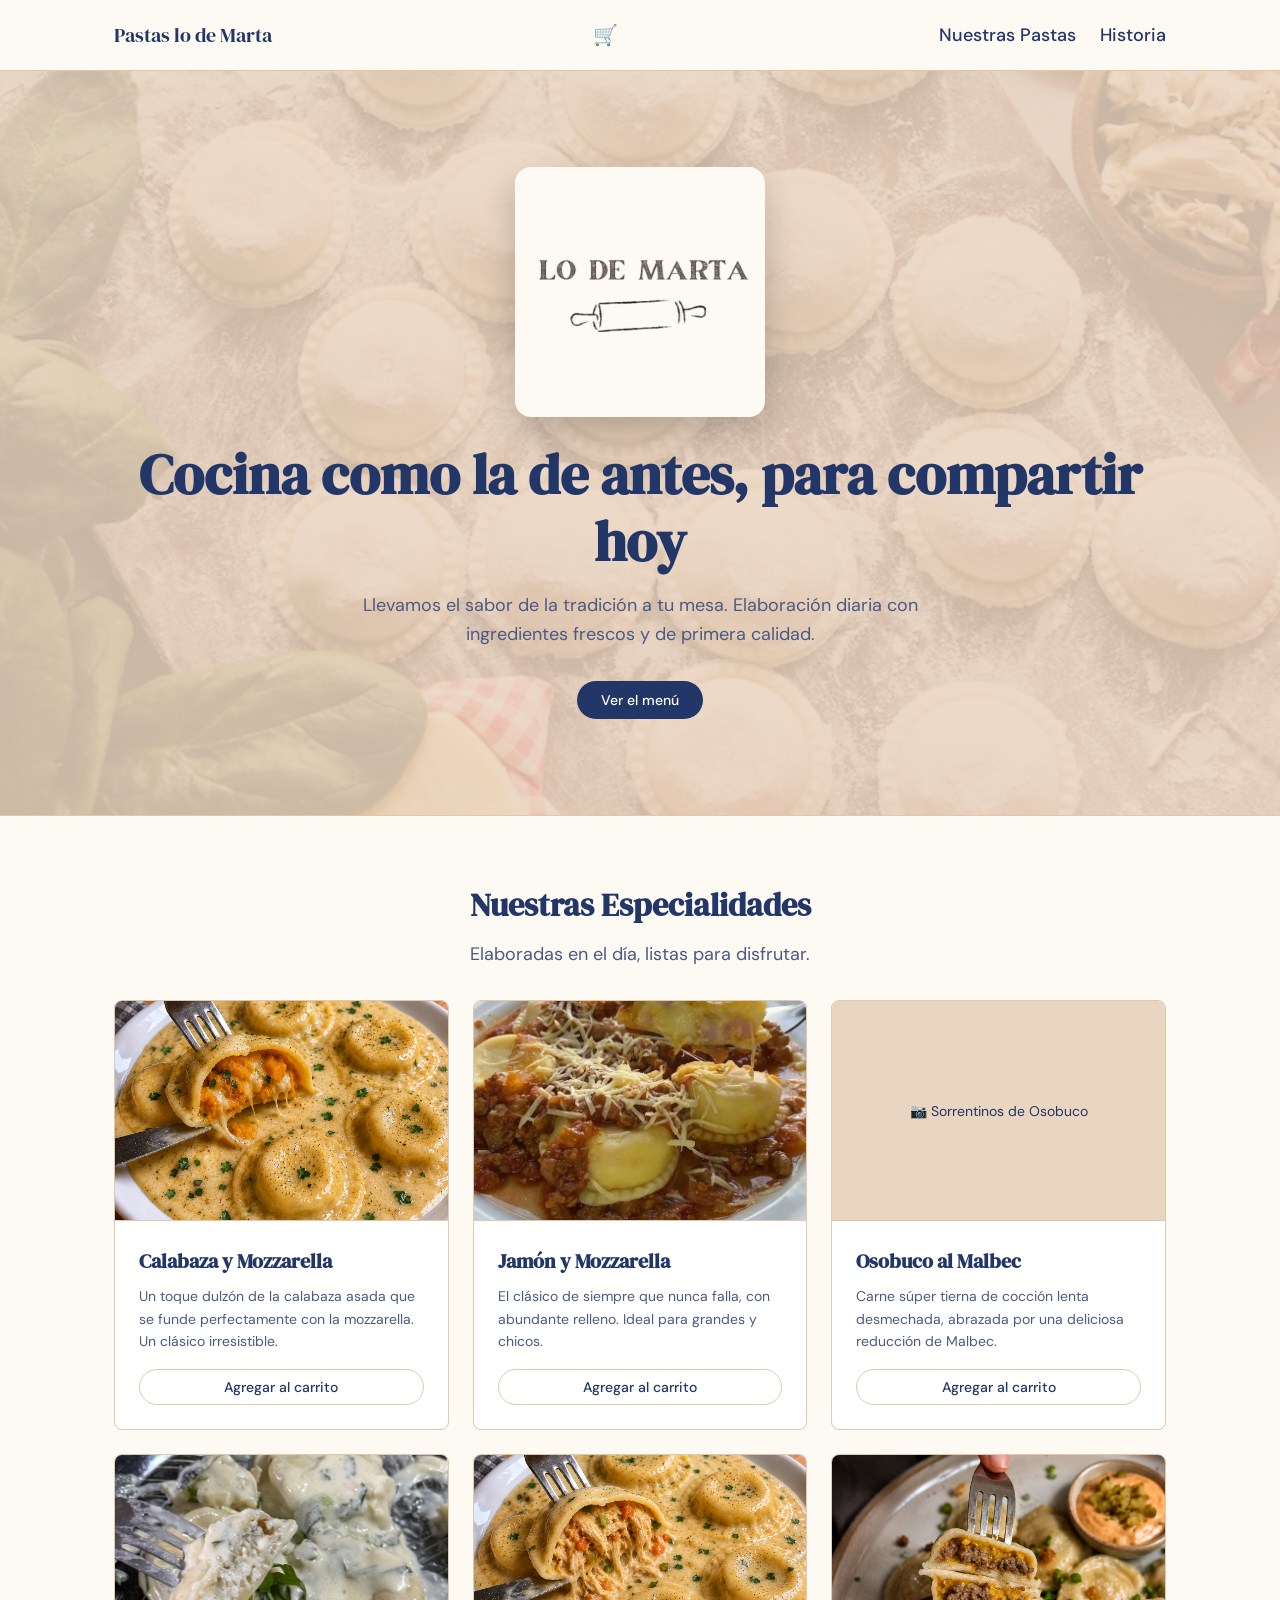
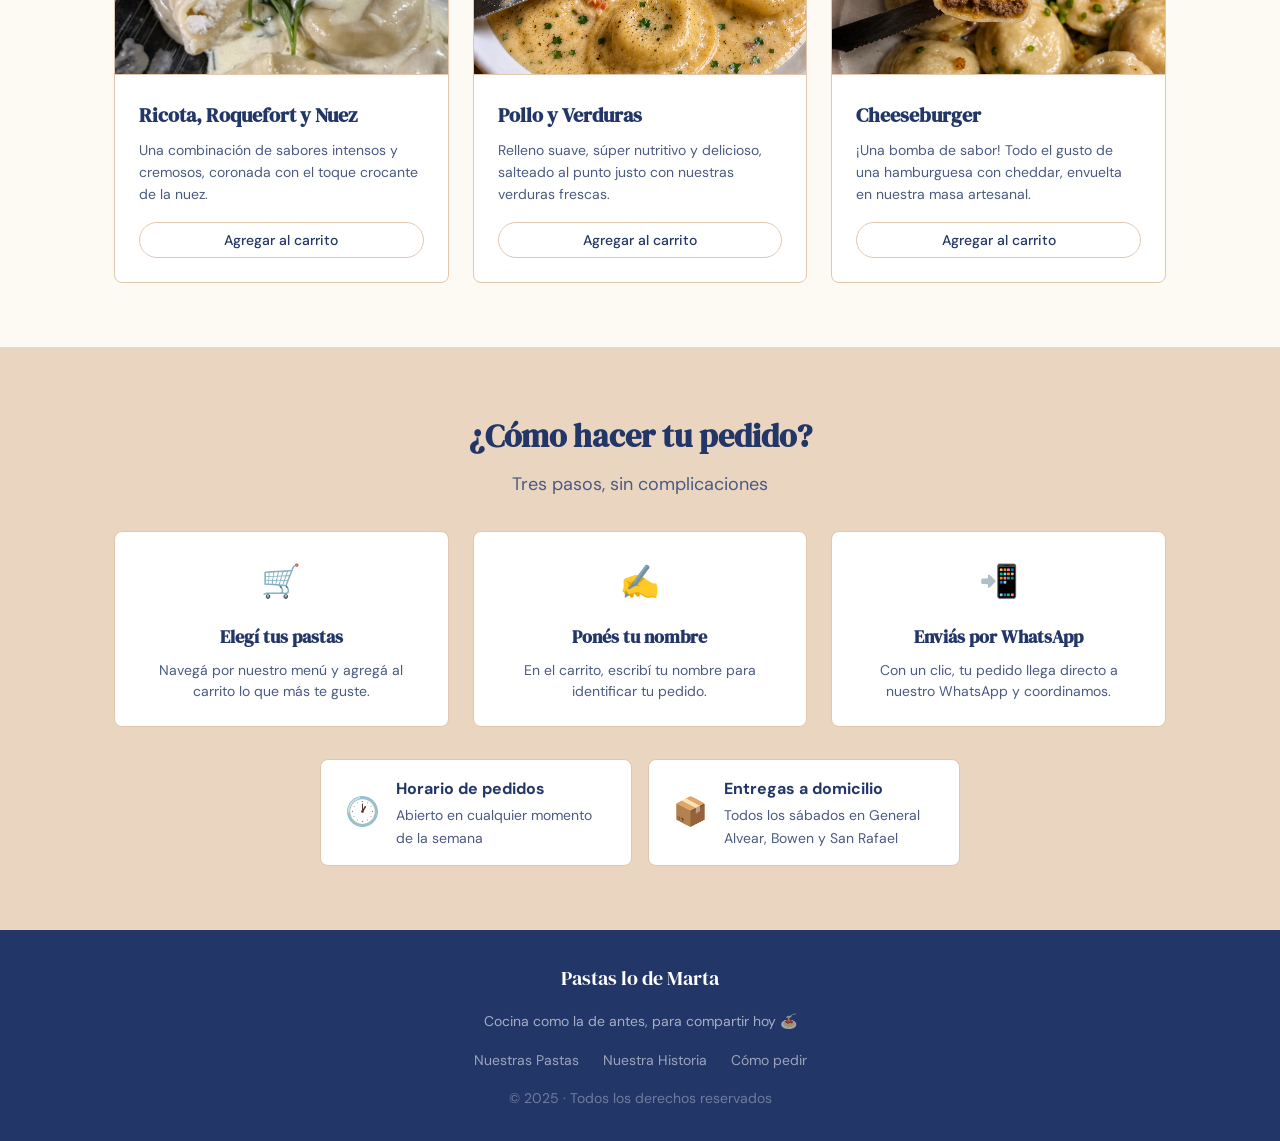
==== index.html @ 7d3e1c09 "Add files via upload" ====
<!DOCTYPE html>
<html lang="es">

<head>
  <meta charset="UTF-8" />
  <meta name="viewport" content="width=device-width, initial-scale=1.0" />
  <meta name="description"
    content="Pastas artesanales elaboradas en el día. Sorrentinos, ravioles y cintas al huevo. Pedí online y coordinamos la entrega." />
  <meta property="og:title" content="Pastas Lo de Marta" />
  <meta property="og:description" content="Sorrentinos, ravioles y cintas al huevo. Pedí por WhatsApp con un clic." />
  <meta property="og:type" content="website" />
  <link rel="icon"
    href="data:image/svg+xml,<svg xmlns='http://www.w3.org/2000/svg' viewBox='0 0 100 100'><text y='.9em' font-size='90'>🍝</text></svg>" />
  <title>Pastas Artesanales | Hechas en el día</title>

  <link rel="preconnect" href="https://fonts.googleapis.com" />
  <link rel="preconnect" href="https://fonts.gstatic.com" crossorigin />
  <link href="https://fonts.googleapis.com/css2?family=DM+Sans:wght@400;500;700&family=DM+Serif+Display&display=swap"
    rel="stylesheet" />

  <link rel="stylesheet" href="css/variables.css" />
  <link rel="stylesheet" href="css/base.css" />
  <link rel="stylesheet" href="css/components.css" />
  <link rel="stylesheet" href="css/layout.css" />
</head>

<body>
  <header class="header">
    <nav class="nav container">
      <a href="index.html" class="nav__logo">Pastas lo de Marta</a>

      <div style="display: flex; align-items: center; gap: 1rem;">
        <button class="nav__cart" id="btnAbrirCarrito" aria-label="Ver carrito">
          🛒 <span class="cart-badge" id="cartCount">0</span>
        </button>

        <button class="nav__toggle" aria-label="Abrir menú" id="navToggle">
          <span></span><span></span><span></span>
        </button>
      </div>

      <ul class="nav__links" id="navLinks">
        <li><a href="index.html#productos">Nuestras Pastas</a></li>
        <li><a href="historia.html">Historia</a></li>
      </ul>
    </nav>
  </header>

  <section class="hero">
    <div class="container">
      <img src="assets/images/logo.jpg" alt="Logo Pastas Lo de Marta" class="hero__logo" loading="lazy"
        onerror="this.style.display='none'">
      <h1 class="hero__title">Cocina como la de antes, para compartir hoy</h1>
      <p class="hero__subtitle">
        Llevamos el sabor de la tradición a tu mesa. Elaboración diaria con ingredientes frescos y de primera calidad.
      </p>
      <div class="hero__actions">
        <a href="#productos" class="btn btn--primary">Ver el menú</a>
      </div>
    </div>
  </section>

  <section class="section" id="productos">
    <div class="container">
      <h2 class="section__title" style="text-align: center;">Nuestras Especialidades</h2>
      <p class="section__subtitle" style="text-align: center;">Elaboradas en el día, listas para disfrutar.</p>

      <div class="grid grid--3">
        <!-- PRODUCTO 1 -->
        <article class="card">
          <img src="assets/images/CALABAZA.jpg" alt="Sorrentinos de Calabaza y mozzarella" class="card__image"
            loading="lazy"
            onerror="this.outerHTML='<div class=\'card__image-placeholder\'>📷 Sorrentinos de Calabaza</div>'">
          <div class="card__content">
            <h3 class="card__title">Calabaza y Mozzarella</h3>
            <p class="card__text" style="margin-bottom: 1rem;">Un toque dulzón de la calabaza asada que se funde
              perfectamente con la mozzarella. Un clásico irresistible.</p>
            <button class="btn btn--ghost btn--full btn-agregar" data-nombre="Sorrentinos Calabaza y Mozzarella">Agregar
              al carrito</button>
          </div>
        </article>

        <!-- PRODUCTO 2 -->
        <article class="card">
          <img src="assets/images/JAMON Y QUESO.jpg" alt="Sorrentinos de Jamón y queso" class="card__image"
            loading="lazy"
            onerror="this.outerHTML='<div class=\'card__image-placeholder\'>📷 Sorrentinos de Jamón</div>'">
          <div class="card__content">
            <h3 class="card__title">Jamón y Mozzarella</h3>
            <p class="card__text" style="margin-bottom: 1rem;">El clásico de siempre que nunca falla, con abundante
              relleno. Ideal para grandes y chicos.</p>
            <button class="btn btn--ghost btn--full btn-agregar" data-nombre="Sorrentinos Jamón y Mozzarella">Agregar al
              carrito</button>
          </div>
        </article>

        <!-- PRODUCTO 3 -->
        <article class="card">
          <img src="assets/images/OSOBUCO.jpg" alt="Sorrentinos de Osobuco" class="card__image" loading="lazy"
            onerror="this.outerHTML='<div class=\'card__image-placeholder\'>📷 Sorrentinos de Osobuco</div>'">
          <div class="card__content">
            <h3 class="card__title">Osobuco al Malbec</h3>
            <p class="card__text" style="margin-bottom: 1rem;">Carne súper tierna de cocción lenta desmechada, abrazada
              por una deliciosa reducción de Malbec.</p>
            <button class="btn btn--ghost btn--full btn-agregar" data-nombre="Sorrentinos Osobuco al Malbec">Agregar al
              carrito</button>
          </div>
        </article>

        <!-- PRODUCTO 4 -->
        <article class="card">
          <img src="assets/images/RICOTA, ROQUEFORT Y NUEZ.jpg" alt="Sorrentinos de Ricota y Roquefort"
            class="card__image" loading="lazy"
            onerror="this.outerHTML='<div class=\'card__image-placeholder\'>📷 Sorrentinos Ricota y Roquefort</div>'">
          <div class="card__content">
            <h3 class="card__title">Ricota, Roquefort y Nuez</h3>
            <p class="card__text" style="margin-bottom: 1rem;">Una combinación de sabores intensos y cremosos, coronada
              con el toque crocante de la nuez.</p>
            <button class="btn btn--ghost btn--full btn-agregar"
              data-nombre="Sorrentinos Ricota, Roquefort y Nuez">Agregar al carrito</button>
          </div>
        </article>

        <!-- PRODUCTO 5 -->
        <article class="card">
          <img src="assets/images/POLLO Y VERDURAS.jpg" alt="Sorrentinos de Pollo y Verduras" class="card__image"
            loading="lazy"
            onerror="this.outerHTML='<div class=\'card__image-placeholder\'>📷 Sorrentinos Pollo y Verduras</div>'">
          <div class="card__content">
            <h3 class="card__title">Pollo y Verduras</h3>
            <p class="card__text" style="margin-bottom: 1rem;">Relleno suave, súper nutritivo y delicioso, salteado al
              punto justo con nuestras verduras frescas.</p>
            <button class="btn btn--ghost btn--full btn-agregar" data-nombre="Sorrentinos Pollo y Verduras">Agregar al
              carrito</button>
          </div>
        </article>

        <!-- PRODUCTO 6 -->
        <article class="card">
          <img src="assets/images/CHEESEBURGER.jpg" alt="Sorrentinos Cheeseburger" class="card__image" loading="lazy"
            onerror="this.outerHTML='<div class=\'card__image-placeholder\'>📷 Sorrentinos Cheeseburger</div>'">
          <div class="card__content">
            <h3 class="card__title">Cheeseburger</h3>
            <p class="card__text" style="margin-bottom: 1rem;">¡Una bomba de sabor! Todo el gusto de una hamburguesa con
              cheddar, envuelta en nuestra masa artesanal.</p>
            <button class="btn btn--ghost btn--full btn-agregar" data-nombre="Sorrentinos Cheeseburger">Agregar al
              carrito</button>
          </div>
        </article>
      </div>
    </div>
  </section>

  <div class="modal" id="cartModal">
    <div class="modal__content">
      <div class="modal__header">
        <h3 style="font-family: var(--font-display); font-size: var(--text-2xl);">Tu Pedido</h3>
        <button class="modal__close" id="btnCerrarCarrito">✖</button>
      </div>

      <div class="modal__body" id="cartItems">
        <p style="text-align: center; color: var(--color-muted);">El carrito está vacío</p>
      </div>

      <div class="modal__footer">
        <div class="form__group" style="margin-bottom: var(--space-4);">
          <label for="clienteNombre">Tu nombre <span style="color: var(--color-accent);">*</span></label>
          <input type="text" id="clienteNombre" placeholder="Ej: María García" autocomplete="name" />
        </div>
        <button class="btn btn--primary btn--full" id="btnEnviarWhatsApp">
          📲 Enviar pedido por WhatsApp
        </button>
      </div>
    </div>
  </div>

  <section class="section section--alt" id="contacto">
    <div class="container">
      <h2 class="section__title" style="text-align: center;">¿Cómo hacer tu pedido?</h2>
      <p class="section__subtitle" style="text-align: center;">Tres pasos, sin complicaciones</p>

      <div class="how-steps">
        <div class="how-step">
          <span class="how-step__icon">🛒</span>
          <h3 class="how-step__title">Elegí tus pastas</h3>
          <p class="how-step__text">Navegá por nuestro menú y agregá al carrito lo que más te guste.</p>
        </div>
        <div class="how-step">
          <span class="how-step__icon">✍️</span>
          <h3 class="how-step__title">Ponés tu nombre</h3>
          <p class="how-step__text">En el carrito, escribí tu nombre para identificar tu pedido.</p>
        </div>
        <div class="how-step">
          <span class="how-step__icon">📲</span>
          <h3 class="how-step__title">Enviás por WhatsApp</h3>
          <p class="how-step__text">Con un clic, tu pedido llega directo a nuestro WhatsApp y coordinamos.</p>
        </div>
      </div>

      <div class="info-cards">
        <div class="info-card">
          <span class="info-card__icon">🕐</span>
          <div>
            <strong>Horario de pedidos</strong>
            <p>Abierto en cualquier momento de la semana</p>
          </div>
        </div>
        <div class="info-card">
          <span class="info-card__icon">📦</span>
          <div>
            <strong>Entregas a domicilio</strong>
            <p>Todos los sábados en General Alvear, Bowen y San Rafael</p>
          </div>
        </div>
      </div>
    </div>
  </section>

  <footer class="footer">
    <div class="container footer__inner">
      <a href="index.html" class="footer__logo">Pastas lo de Marta</a>
      <p class="footer__tagline">Cocina como la de antes, para compartir hoy 🍝</p>
      <nav class="footer__links">
        <a href="index.html#productos">Nuestras Pastas</a>
        <a href="historia.html">Nuestra Historia</a>
        <a href="index.html#contacto">Cómo pedir</a>
      </nav>
      <p class="footer__copy">© 2025 &middot; Todos los derechos reservados</p>
    </div>
  </footer>

  <script src="js/main.js"></script>
</body>

</html>
---- css/variables.css ----
:root {
  /* === COLORES (Pastas lo de Marta) === */
  --color-bg: #FDF9F3;
  /* Fondo principal (Un blanco/cremita muy suave) */
  --color-surface: #EAD5C1;
  /* Mantequilla (Para destacar secciones y fondos) */
  --color-border: #E0C7AE;
  /* Bordes suaves basados en el mantequilla */
  --color-text: #223668;
  /* Azul Medianoche (Texto principal y títulos) */
  --color-muted: #4B5A82;
  /* Azul más claro (Texto secundario) */
  --color-inverse: #FFFFFF;
  /* Texto sobre fondo oscuro / Fondo de tarjetas */
  --color-accent: #223668;
  /* Azul Medianoche (Botones principales) */
  --color-accent-light: #2A4280;
  /* Versión hover del botón azul */

  /* === TIPOGRAFÍA === */
  --font-display: 'DM Serif Display', serif;
  /* Para títulos elegantes */
  --font-body: 'DM Sans', sans-serif;
  /* Para texto normal */

  --text-sm: 0.875rem;
  /* 14px */
  --text-base: 1rem;
  /* 16px */
  --text-lg: 1.125rem;
  /* 18px */
  --text-xl: 1.25rem;
  /* 20px */
  --text-2xl: 1.5rem;
  /* 24px */
  --text-3xl: 2rem;
  /* 32px */

  /* === ESPACIADO === */
  --space-2: 0.5rem;
  /* 8px  */
  --space-3: 0.75rem;
  /* 12px */
  --space-4: 1rem;
  /* 16px */
  --space-6: 1.5rem;
  /* 24px */
  --space-8: 2rem;
  /* 32px */
  --space-12: 3rem;
  /* 48px */
  --space-16: 4rem;
  /* 64px */

  /* === BORDES Y SOMBRAS === */
  --radius-md: 8px;
  --radius-full: 9999px;
  --transition: 0.3s ease;
}
---- css/base.css ----
/* Reset moderno para limpiar estilos por defecto */
*,
*::before,
*::after {
  box-sizing: border-box;
  margin: 0;
  padding: 0;
}

html {
  scroll-behavior: smooth;
  /* Para que al hacer clic en el menú baje suavemente */
}

body {
  font-family: var(--font-body);
  color: var(--color-text);
  background-color: var(--color-bg);
  line-height: 1.6;
  -webkit-font-smoothing: antialiased;
  overflow-x: hidden;
  /* Evita que la página se mueva hacia los costados en celulares */
}

/* Las imágenes siempre se van a adaptar al ancho de la pantalla */
img {
  max-width: 100%;
  height: auto;
  display: block;
}

a {
  color: inherit;
  text-decoration: none;
}

ul {
  list-style: none;
  /* Saca los puntitos feos de las listas */
}

button {
  cursor: pointer;
  border: none;
  background: none;
  font-family: inherit;
}

/* Una clase utilitaria para centrar el contenido de la página */
.container {
  width: 100%;
  max-width: 1100px;
  margin: 0 auto;
  padding: 0 var(--space-6);
}

/* === SECCIONES Y GRID === */
.section {
  padding: var(--space-16) 0;
}

.section__title {
  font-family: var(--font-display);
  font-size: var(--text-3xl);
  margin-bottom: var(--space-2);
}

.section__subtitle {
  color: var(--color-muted);
  font-size: var(--text-lg);
  margin-bottom: var(--space-8);
}

/* El contenedor que agrupa las tarjetas */
.grid {
  display: grid;
  gap: var(--space-6);
}

/* Por defecto (celulares) es 1 sola columna */
.grid--3 {
  grid-template-columns: 1fr;
}

/* En pantallas más grandes (PC o tablets horizontales) pasa a 3 columnas */
@media (min-width: 768px) {
  .grid--3 {
    grid-template-columns: repeat(3, 1fr);
  }
}

/* Fondo alternativo para destacar secciones */
.section--alt {
  background-color: var(--color-surface);
}

/* Comodín para la foto nostálgica */
.image-placeholder--nostalgic {
  height: 350px;
  background-color: #D7D3C8;
  /* Un tono apenas más oscurito, tipo papel viejo */
  border-radius: var(--radius-md);
  display: flex;
  align-items: center;
  justify-content: center;
  color: var(--color-muted);
  font-style: italic;
  font-size: var(--text-sm);
}

@media (min-width: 768px) {
  .image-placeholder--nostalgic {
    height: 450px;
    /* En la compu la foto es más grande */
  }
}
---- css/components.css ----
/* === BOTONES === */
.btn {
  display: inline-flex;
  align-items: center;
  justify-content: center;
  padding: var(--space-2) var(--space-6);
  border-radius: var(--radius-full);
  font-size: var(--text-sm);
  font-weight: 500;
  transition: all var(--transition);
}

.btn--primary {
  background: var(--color-accent);
  color: var(--color-inverse);
}

.btn--primary:hover {
  background: var(--color-accent-light);
  transform: translateY(-2px);
  /* Pequeño saltito al pasar el mouse */
}

/* Botón fantasma / outline — para acciones secundarias como "Agregar al carrito" */
.btn--ghost {
  background: transparent;
  color: var(--color-text);
  border: 1.5px solid var(--color-border);
}

.btn--ghost:hover {
  border-color: var(--color-accent);
  color: var(--color-accent);
}

/* === TARJETAS (CARDS) === */
.card {
  background: var(--color-inverse);
  border: 1px solid var(--color-border);
  border-radius: var(--radius-md);
  overflow: hidden;
  /* Corta lo que sobresalga para mantener los bordes curvos */
  transition: all var(--transition);
}

/* Pequeño efecto al pasar el dedo/mouse */
.card:hover {
  transform: translateY(-4px);
  box-shadow: 0 12px 24px rgba(0, 0, 0, 0.06);
}

/* El rectángulo gris (por si falta la foto) */
.card__image-placeholder {
  height: 220px;
  background-color: var(--color-surface);
  display: flex;
  align-items: center;
  justify-content: center;
  color: var(--color-text);
  font-size: var(--text-sm);
  border-bottom: 1px solid var(--color-border);
}

/* La foto real del producto */
.card__image {
  width: 100%;
  height: 220px;
  object-fit: cover;
  border-bottom: 1px solid var(--color-border);
  display: block;
}

.card__content {
  padding: var(--space-6);
}

.card__title {
  font-family: var(--font-display);
  font-size: var(--text-xl);
  margin-bottom: var(--space-2);
}

.card__text {
  color: var(--color-muted);
  font-size: var(--text-sm);
}

/* === FORMULARIO === */
.form {
  display: flex;
  flex-direction: column;
  gap: var(--space-4);
}

.form__group {
  display: flex;
  flex-direction: column;
  gap: var(--space-2);
}

.form__group label {
  font-size: var(--text-sm);
  font-weight: 500;
  color: var(--color-text);
}

.form__group input,
.form__group textarea {
  width: 100%;
  padding: var(--space-3) var(--space-4);
  border: 1.5px solid var(--color-border);
  border-radius: var(--radius-md);
  /* Bordes redondeados como las tarjetas */
  font-family: var(--font-body);
  font-size: var(--text-base);
  color: var(--color-text);
  background: var(--color-inverse);
  transition: border-color var(--transition);
  outline: none;
}

/* Efecto cuando hacés clic para escribir */
.form__group input:focus,
.form__group textarea:focus {
  border-color: var(--color-accent);
}

.form__group textarea {
  resize: vertical;
  /* Solo deja agrandar el cuadro hacia abajo */
  min-height: 120px;
}

.btn--full {
  width: 100%;
}

/* === ÍCONO DEL CARRITO === */
.nav__cart {
  font-size: var(--text-xl);
  position: relative;
  display: flex;
  align-items: center;
}

.cart-badge {
  position: absolute;
  top: -8px;
  right: -10px;
  background: var(--color-accent);
  color: var(--color-inverse);
  font-size: 0.7rem;
  font-weight: bold;
  width: 20px;
  height: 20px;
  display: flex;
  align-items: center;
  justify-content: center;
  border-radius: var(--radius-full);
}

/* === MODAL (Ventana Emergente) === */
.modal {
  position: fixed;
  top: 0;
  left: 0;
  width: 100%;
  height: 100%;
  background: rgba(0, 0, 0, 0.5);
  /* Fondo oscuro semitransparente */
  backdrop-filter: blur(4px);
  z-index: 999;
  display: flex;
  align-items: center;
  justify-content: center;

  /* Oculto por defecto */
  opacity: 0;
  visibility: hidden;
  transition: all var(--transition);
}

.modal.is-open {
  opacity: 1;
  visibility: visible;
}

.modal__content {
  background: var(--color-bg);
  width: 90%;
  max-width: 500px;
  border-radius: var(--radius-md);
  padding: var(--space-6);
  max-height: 90vh;
  display: flex;
  flex-direction: column;

  /* Animación de entrada desde abajo */
  transform: translateY(50px);
  transition: all var(--transition);
}

.modal.is-open .modal__content {
  transform: translateY(0);
}

.modal__header {
  display: flex;
  justify-content: space-between;
  align-items: center;
  margin-bottom: var(--space-4);
  padding-bottom: var(--space-4);
  border-bottom: 1px solid var(--color-border);
}

.modal__close {
  font-size: 1.5rem;
  color: var(--color-muted);
}

.modal__body {
  overflow-y: auto;
  /* Para que haga scroll si hay muchos productos */
  margin-bottom: var(--space-4);
  flex-grow: 1;
}

/* Diseño de cada fila de producto en el carrito */
.cart-item {
  display: flex;
  justify-content: space-between;
  align-items: center;
  padding: var(--space-2) 0;
  border-bottom: 1px solid #f0f0f0;
}

.cart-item__controls {
  display: flex;
  align-items: center;
  gap: 10px;
}

.cart-item__btn {
  background: var(--color-surface);
  width: 25px;
  height: 25px;
  border-radius: 4px;
  font-weight: bold;
}

/* === HOW-STEPS (Sección ¿Cómo pedimos?) === */
.how-steps {
  display: grid;
  grid-template-columns: 1fr;
  gap: var(--space-6);
  margin-bottom: var(--space-8);
}

@media (min-width: 768px) {
  .how-steps {
    grid-template-columns: repeat(3, 1fr);
  }
}

.how-step {
  text-align: center;
  padding: var(--space-6);
  background: var(--color-inverse);
  border-radius: var(--radius-md);
  border: 1px solid var(--color-border);
}

.how-step__icon {
  font-size: 2rem;
  display: block;
  margin-bottom: var(--space-4);
}

.how-step__title {
  font-family: var(--font-display);
  font-size: var(--text-lg);
  margin-bottom: var(--space-2);
}

.how-step__text {
  color: var(--color-muted);
  font-size: var(--text-sm);
  line-height: 1.5;
}

/* === INFO-CARDS (Horario / Zona de entrega) === */
.info-cards {
  display: flex;
  flex-direction: column;
  gap: var(--space-4);
  max-width: 640px;
  margin: 0 auto;
}

@media (min-width: 768px) {
  .info-cards {
    flex-direction: row;
  }
}

.info-card {
  display: flex;
  align-items: center;
  gap: var(--space-4);
  padding: var(--space-4) var(--space-6);
  background: var(--color-inverse);
  border-radius: var(--radius-md);
  border: 1px solid var(--color-border);
  flex: 1;
}

.info-card__icon {
  font-size: 1.75rem;
  flex-shrink: 0;
}

.info-card p {
  color: var(--color-muted);
  font-size: var(--text-sm);
  margin-top: 0.2rem;
}
---- css/layout.css ----
/* === HEADER / NAVEGACIÓN === */
.header {
  position: sticky;
  top: 0;
  z-index: 100;
  background: rgba(253, 249, 243, 0.95);
  /* El color de fondo crema (FDF9F3) un poco transparente */
  backdrop-filter: blur(8px);
  /* Efecto vidrio esmerilado */
  border-bottom: 1px solid var(--color-border);
}

.nav {
  display: flex;
  align-items: center;
  justify-content: space-between;
  height: 70px;
}

.nav__logo {
  font-family: var(--font-display);
  font-size: var(--text-xl);
  color: var(--color-accent);
}

/* Menú en celulares */
.nav__links {
  display: flex;
  /* Ya no usamos 'none' */
  flex-direction: column;
  gap: var(--space-6);
  position: fixed;
  top: 70px;
  left: 0;
  right: 0;
  background: var(--color-bg);
  padding: var(--space-8);
  border-bottom: 1px solid var(--color-border);
  text-align: center;
  z-index: 90;

  /* Magia de la animación: invisible y un poco más arriba */
  opacity: 0;
  visibility: hidden;
  transform: translateY(-20px);
  transition: all var(--transition);
}

/* Estado del menú cuando se abre */
.nav__links.is-open {
  opacity: 1;
  visibility: visible;
  transform: translateY(0);
  /* Baja a su posición original */
}

.nav__links a {
  font-size: var(--text-lg);
  font-weight: 500;
  transition: color var(--transition);
}

.nav__links a:hover {
  color: var(--color-accent);
}

/* Botón hamburguesa */
.nav__toggle {
  display: flex;
  flex-direction: column;
  gap: 5px;
  padding: var(--space-2);
}

.nav__toggle span {
  display: block;
  width: 25px;
  height: 2px;
  background: var(--color-text);
  transition: all var(--transition);
}

/* Adaptación para pantallas grandes (Desktop) */
@media (min-width: 768px) {
  .nav__toggle {
    display: none;
    /* Ocultamos la hamburguesa en PC */
  }

  .nav__links {
    display: flex;
    flex-direction: row;
    align-items: center;
    position: static;
    background: transparent;
    padding: 0;
    border: none;

    /* Reseteamos la animación para PC para que se vea siempre */
    opacity: 1;
    visibility: visible;
    transform: translateY(0);
  }
}

/* === HERO SECTION === */
.hero {
  padding: var(--space-16) 0;
  text-align: center;
  background-color: var(--color-surface);
  /* Fondo mantequilla para separarlo del menú de productos */
  border-bottom: 1px solid var(--color-border);
  
  /* Imagen de fondo con filtro color mantequilla para que las letras se lean bien */
  background-image: linear-gradient(rgba(234, 213, 193, 0.85), rgba(234, 213, 193, 0.85)), url('../assets/images/fondo-hero.jpg');
  background-size: cover;
  background-position: center;
}

.hero__logo {
  max-width: 250px; /* Tamaño generoso para que se lea perfecto */
  margin: 0 auto var(--space-6) auto;
  display: block;
  border-radius: 16px; /* Le damos bordes suavemente redondeados */
  box-shadow: 0 15px 35px rgba(0, 0, 0, 0.2); /* Sombra elegante para "despegarlo" del fondo */
  background-color: #ffffff; /* Asegura que el blanco del logo quede como una etiqueta */
}

.hero__title {
  font-family: var(--font-display);
  font-size: var(--text-3xl);
  line-height: 1.2;
  margin-bottom: var(--space-4);
}

.hero__subtitle {
  color: var(--color-muted);
  font-size: var(--text-lg);
  max-width: 600px;
  margin: 0 auto var(--space-8);
}

@media (min-width: 768px) {
  .hero {
    padding: 6rem 0;
  }

  .hero__title {
    font-size: 3.5rem;
  }
}

/* Animación X cuando el menú está abierto */
.nav__toggle.is-active span:nth-child(1) {
  transform: translateY(7px) rotate(45deg);
}

.nav__toggle.is-active span:nth-child(2) {
  opacity: 0;
  /* Oculta la rayita del medio */
}

.nav__toggle.is-active span:nth-child(3) {
  transform: translateY(-7px) rotate(-45deg);
}

/* === SPLIT (2 columnas para la historia) === */
.split {
  display: grid;
  gap: var(--space-8);
  align-items: center;
}

.split__content {
  display: flex;
  flex-direction: column;
  gap: var(--space-4);
}

/* En la compu, se divide en 2 columnas iguales */
@media (min-width: 768px) {
  .split {
    grid-template-columns: 1fr 1fr;
    gap: var(--space-12);
  }
}

/* === FOOTER === */
.footer {
  background: var(--color-text);
  color: var(--color-inverse);
  padding: var(--space-8) 0;
  text-align: center;
}

.footer__inner {
  display: flex;
  flex-direction: column;
  align-items: center;
  gap: var(--space-4);
}

.footer__logo {
  font-family: var(--font-display);
  font-size: var(--text-xl);
  color: var(--color-inverse);
}

.footer__tagline {
  color: rgba(255, 255, 255, 0.6);
  font-size: var(--text-sm);
}

.footer__links {
  display: flex;
  gap: var(--space-6);
  flex-wrap: wrap;
  justify-content: center;
}

.footer__links a {
  color: rgba(255, 255, 255, 0.55);
  font-size: var(--text-sm);
  transition: color var(--transition);
}

.footer__links a:hover {
  color: var(--color-inverse);
}

.footer__copy {
  color: rgba(255, 255, 255, 0.35);
  font-size: var(--text-sm);
}
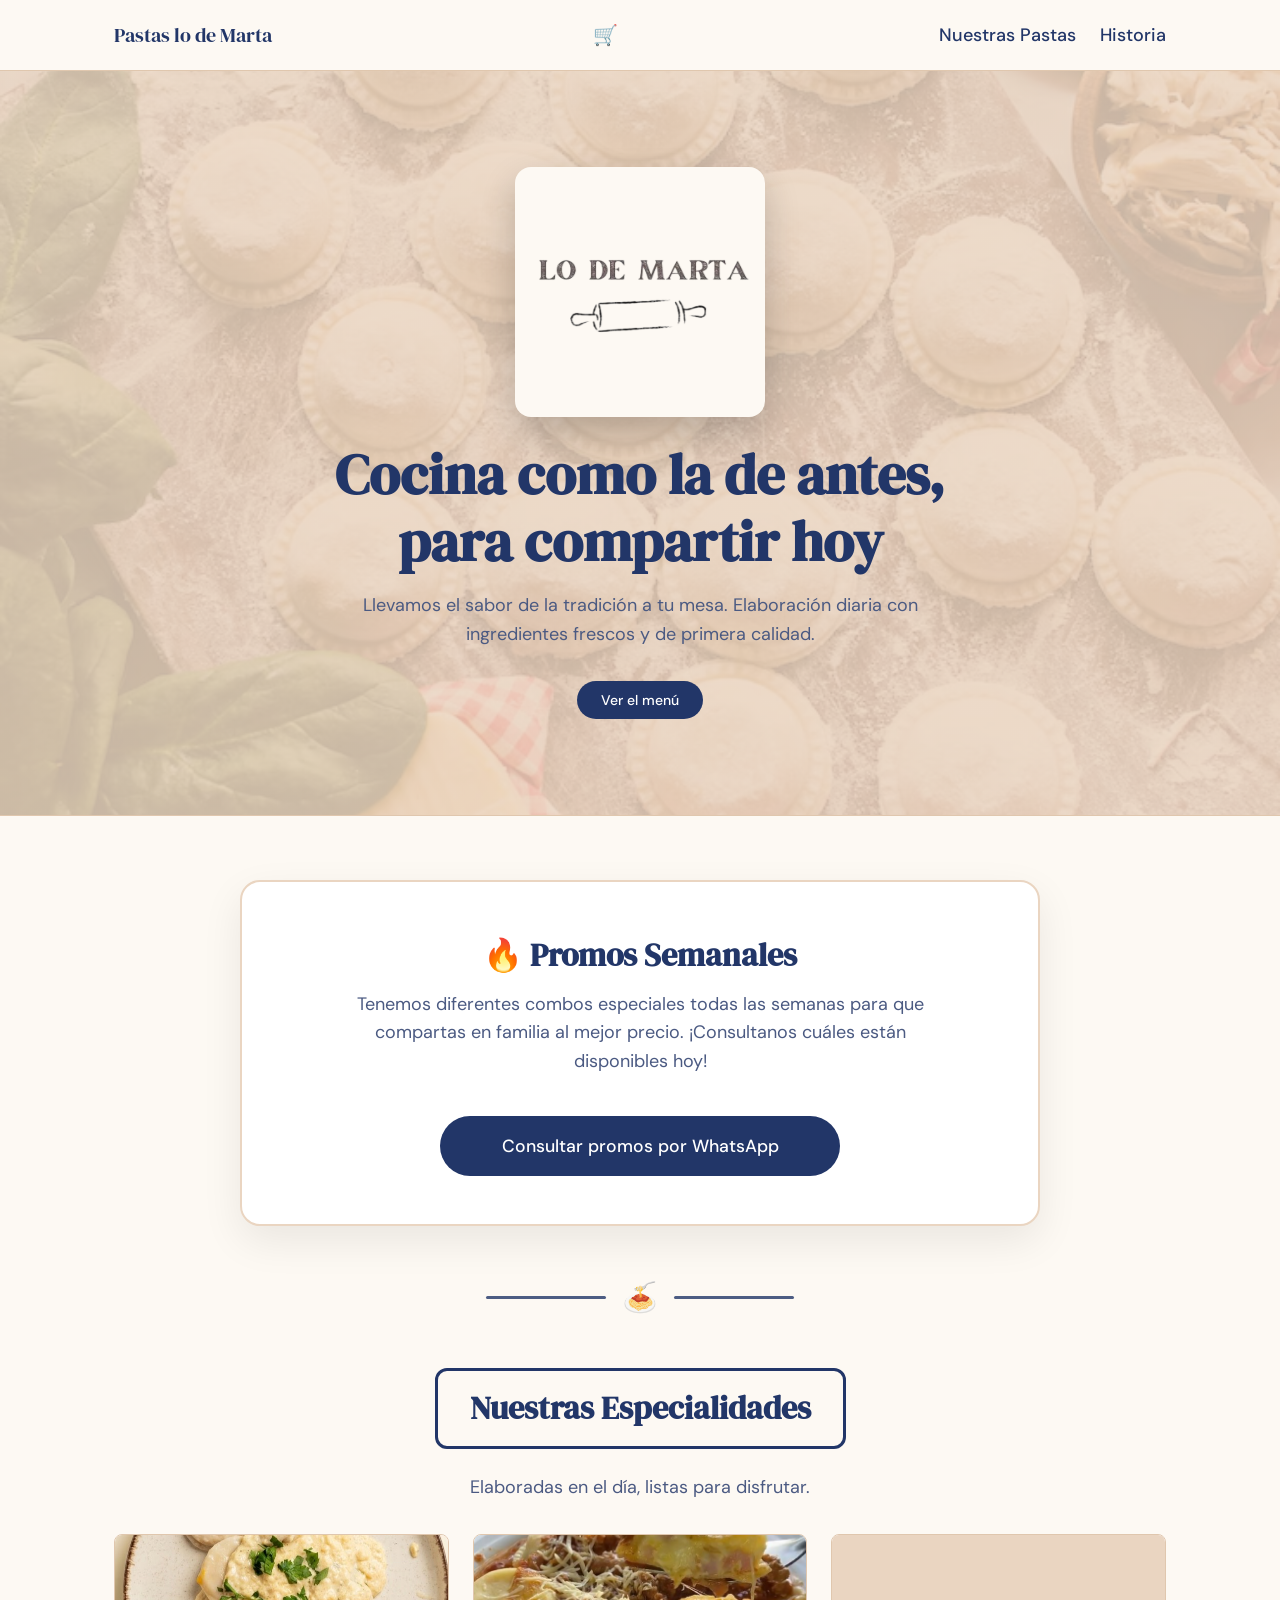
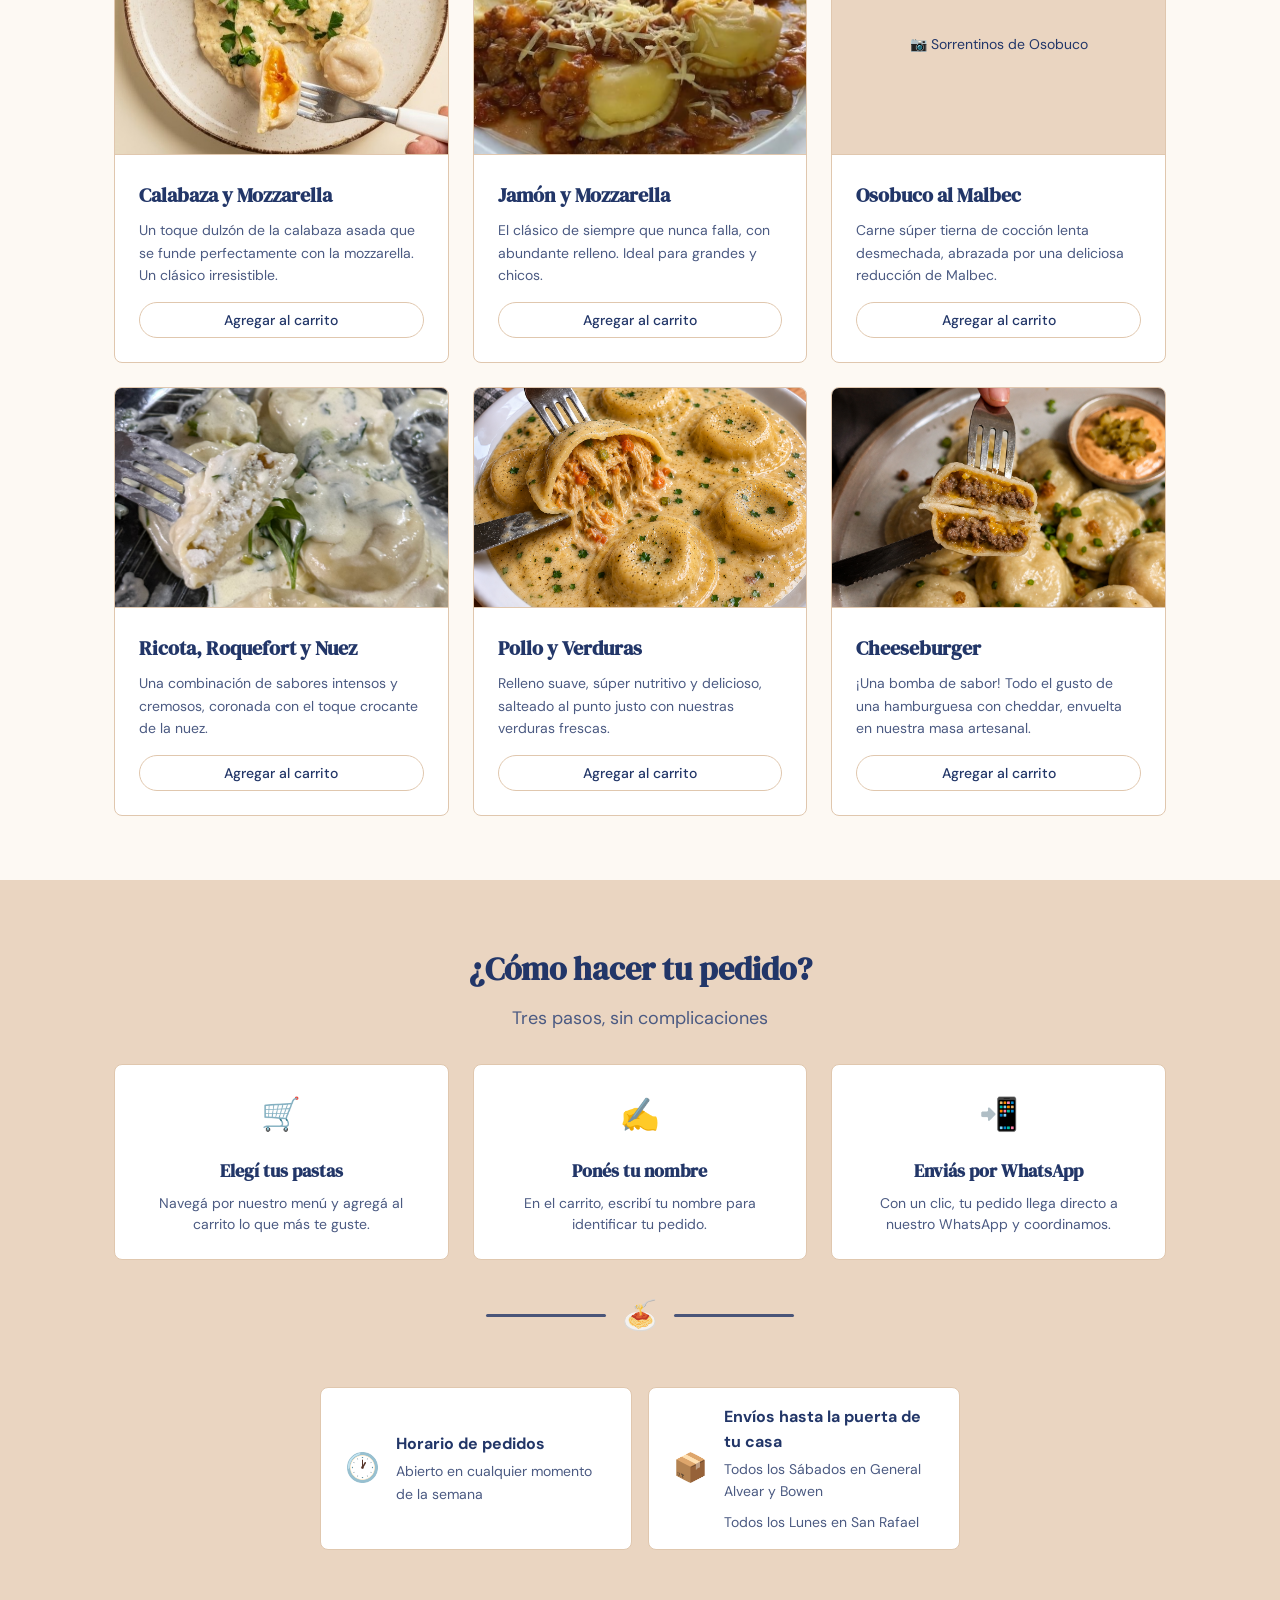
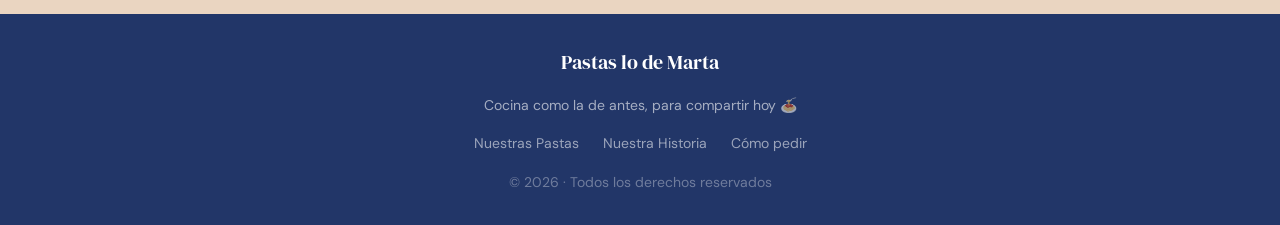
==== commit 4a8741b1: "Add files via upload" ====
--- a/index.html
+++ b/index.html
@@ -50,7 +50,7 @@
     <div class="container">
       <img src="assets/images/logo.jpg" alt="Logo Pastas Lo de Marta" class="hero__logo" loading="lazy"
         onerror="this.style.display='none'">
-      <h1 class="hero__title">Cocina como la de antes, para compartir hoy</h1>
+      <h1 class="hero__title">Cocina como la de antes,<br>para compartir hoy</h1>
       <p class="hero__subtitle">
         Llevamos el sabor de la tradición a tu mesa. Elaboración diaria con ingredientes frescos y de primera calidad.
       </p>
@@ -60,9 +60,48 @@
     </div>
   </section>
 
-  <section class="section" id="productos">
-    <div class="container">
-      <h2 class="section__title" style="text-align: center;">Nuestras Especialidades</h2>
+  <!-- SECCIÓN PROMOS -->
+  <section class="section" id="promos" style="padding-bottom: 1rem;">
+    <div class="container">
+      <!-- CUADRO DE PROMOS -->
+      <div
+        style="background-color: #ffffff; border: 2px solid var(--color-surface); border-radius: 20px; padding: 3rem 1.5rem; box-shadow: 0 15px 40px rgba(0,0,0,0.08); max-width: 800px; margin: 0 auto;">
+        <h2 class="section__title" style="text-align: center; color: var(--color-accent); margin-bottom: 0.5rem;">🔥
+          Promos Semanales</h2>
+        <p class="section__subtitle" style="text-align: center; max-width: 600px; margin: 0 auto 2.5rem auto;">Tenemos
+          diferentes combos especiales todas las semanas para que compartas en familia al mejor precio. ¡Consultanos
+          cuáles están disponibles hoy!</p>
+
+        <div style="max-width: 400px; margin: 0 auto;">
+          <a href="https://wa.me/5492625531620?text=%C2%A1Hola!%20Me%20gustar%C3%ADa%20recibir%20m%C3%A1s%20informaci%C3%B3n%20sobre%20las%20promos%20semanales."
+            target="_blank" class="btn btn--primary btn--full"
+            style="font-size: 1.1rem; padding: 1rem; display: block; text-align: center;">Consultar promos por
+            WhatsApp</a>
+        </div>
+      </div>
+    </div>
+  </section>
+
+  <!-- SEPARADOR -->
+  <div class="container"
+    style="display: flex; align-items: center; justify-content: center; gap: 1rem; margin-top: 2rem; margin-bottom: 3rem;">
+    <div
+      style="flex-grow: 1; max-width: 120px; height: 3px; background-color: var(--color-accent); border-radius: 3px; opacity: 0.8;">
+    </div>
+    <span style="font-size: 1.8rem; color: var(--color-accent); opacity: 0.9;">🍝</span>
+    <div
+      style="flex-grow: 1; max-width: 120px; height: 3px; background-color: var(--color-accent); border-radius: 3px; opacity: 0.8;">
+    </div>
+  </div>
+
+  <!-- SECCIÓN PRODUCTOS -->
+  <section class="section" id="productos" style="padding-top: 0;">
+    <div class="container">
+      <div style="text-align: center; margin-bottom: 1.5rem;">
+        <h2 class="section__title"
+          style="border: 3px solid var(--color-accent); padding: 0.75rem 2rem; display: inline-block; border-radius: 12px; margin-bottom: 0; color: var(--color-accent);">
+          Nuestras Especialidades</h2>
+      </div>
       <p class="section__subtitle" style="text-align: center;">Elaboradas en el día, listas para disfrutar.</p>
 
       <div class="grid grid--3">
@@ -194,6 +233,18 @@
           <span class="how-step__icon">📲</span>
           <h3 class="how-step__title">Enviás por WhatsApp</h3>
           <p class="how-step__text">Con un clic, tu pedido llega directo a nuestro WhatsApp y coordinamos.</p>
+        </div>
+      </div>
+
+      <!-- SEPARADOR -->
+      <div class="container"
+        style="display: flex; align-items: center; justify-content: center; gap: 1rem; margin-top: 2rem; margin-bottom: 3rem;">
+        <div
+          style="flex-grow: 1; max-width: 120px; height: 3px; background-color: var(--color-accent); border-radius: 3px; opacity: 0.8;">
+        </div>
+        <span style="font-size: 1.8rem; color: var(--color-accent); opacity: 0.9;">🍝</span>
+        <div
+          style="flex-grow: 1; max-width: 120px; height: 3px; background-color: var(--color-accent); border-radius: 3px; opacity: 0.8;">
         </div>
       </div>
 
@@ -208,8 +259,9 @@
         <div class="info-card">
           <span class="info-card__icon">📦</span>
           <div>
-            <strong>Entregas a domicilio</strong>
-            <p>Todos los sábados en General Alvear, Bowen y San Rafael</p>
+            <strong>Envíos hasta la puerta de tu casa</strong>
+            <p style="margin-bottom: 0.5rem;">Todos los Sábados en General Alvear y Bowen</p>
+            <p>Todos los Lunes en San Rafael</p>
           </div>
         </div>
       </div>
@@ -225,7 +277,7 @@
         <a href="historia.html">Nuestra Historia</a>
         <a href="index.html#contacto">Cómo pedir</a>
       </nav>
-      <p class="footer__copy">© 2025 &middot; Todos los derechos reservados</p>
+      <p class="footer__copy">© 2026 &middot; Todos los derechos reservados</p>
     </div>
   </footer>
 
--- a/css/base.css
+++ b/css/base.css
@@ -57,6 +57,7 @@
 /* === SECCIONES Y GRID === */
 .section {
   padding: var(--space-16) 0;
+  scroll-margin-top: 80px; /* Evita que el menú pegajoso tape el título al hacer clic en un enlace */
 }
 
 .section__title {
